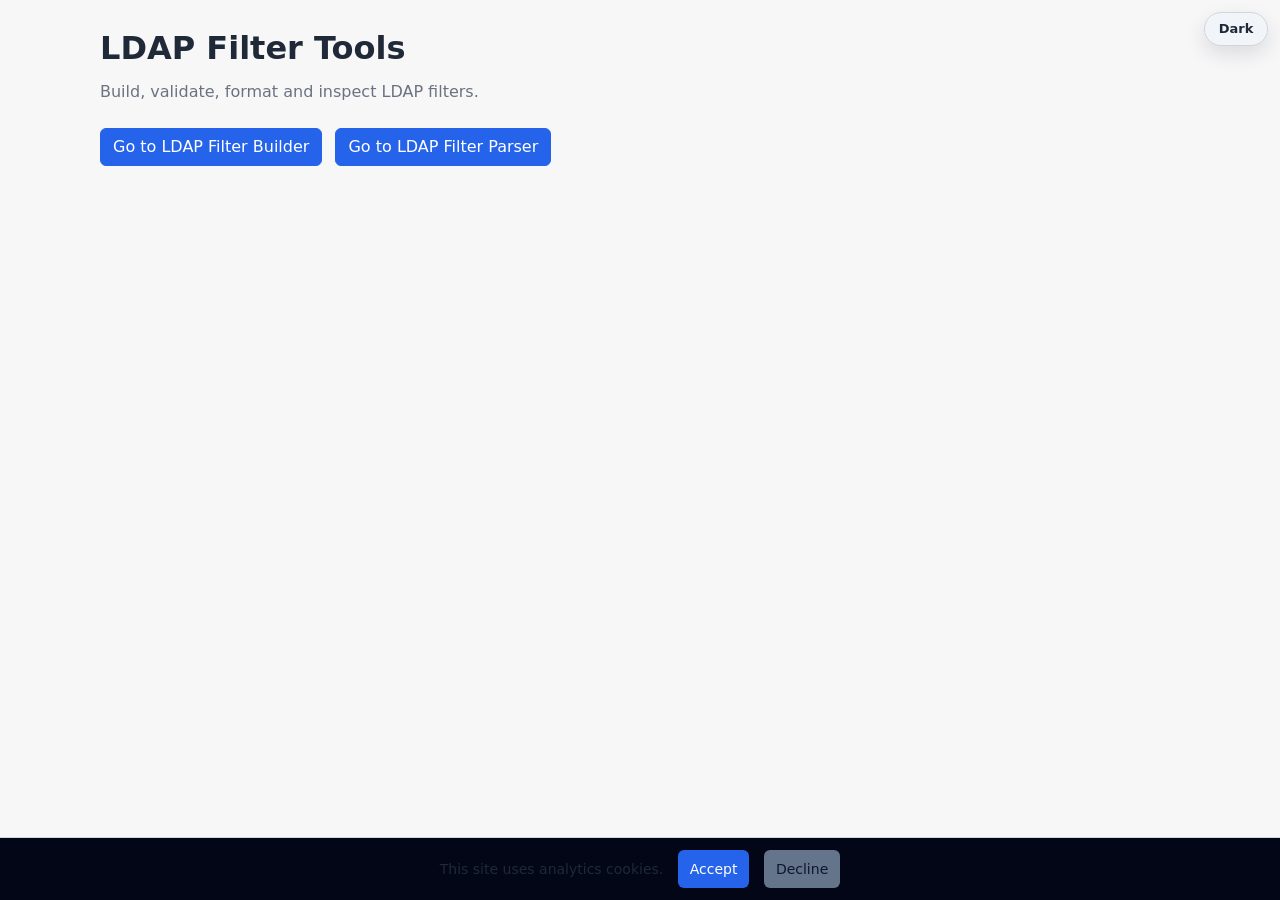
==== index.html @ 034f2191 "Remove bootstrap, add dark theme" ====
﻿<!DOCTYPE html>
<html lang="en">
<head>
    <meta charset="utf-8" />
    <meta name="viewport" content="width=device-width, initial-scale=1" />
    <title>LDAP Filter Parser & Validator Online</title>
    <meta name="description" content="Validate, parse, escape, and format LDAP search filters online. Free browser-based LDAP filter syntax checker.">
    <link rel="icon" href="./favicon.ico" sizes="any">
    <link rel="icon" href="./favicon.png" type="image/png" sizes="32x32">
    <link rel="icon" href="./favicon.png" type="image/png" sizes="16x16">
    <link href="./app.css" rel="stylesheet" />
    <script src="./theme.js" defer></script>
</head>
<body>
    <div class="container">
        <div class="mb-4">
            <h1>LDAP Filter Tools</h1>
            <p class="text-muted">
                Build, validate, format and inspect LDAP filters.
            </p>
        </div>
        <a href="./builder.html" class="btn btn-primary me-2 mb-2">Go to LDAP Filter Builder</a>
        <a href="./parser.html" class="btn btn-primary me-2 mb-2">Go to LDAP Filter Parser</a>
    </div>
    <div id="cookie-banner">
        This site uses analytics cookies.
        <button id="accept-cookies" class="btn btn-primary">Accept</button>
        <button id="decline-cookies" class="btn btn-secondary">Decline</button>
    </div>
    <script src="./ga.js"></script>

    <script src="./app.js"></script>

</body>
</html>
---- app.css ----
* {
    box-sizing: border-box;
}

:root {
    color-scheme: dark;
    --bg: #0f172a;
    --panel: #111827;
    --panel-soft: #172033;
    --text: #e5e7eb;
    --muted: #9ca3af;
    --border: #334155;
    --primary: #60a5fa;
    --primary-hover: #3b82f6;
    --primary-text: #07111f;
    --danger: #f87171;
    --danger-hover: #ef4444;
    --secondary: #94a3b8;
    --secondary-hover: #cbd5e1;
    --control-bg: #0b1220;
    --control-border: #475569;
    --focus-ring: rgba(96, 165, 250, 0.25);
    --shadow: rgba(0, 0, 0, 0.35);
}

:root[data-theme="light"] {
    color-scheme: light;
    --bg: #f7f7f8;
    --panel: #ffffff;
    --panel-soft: #f1f5f9;
    --text: #1f2937;
    --muted: #6b7280;
    --border: #d1d5db;
    --primary: #2563eb;
    --primary-hover: #1d4ed8;
    --primary-text: #ffffff;
    --danger: #dc2626;
    --danger-hover: #b91c1c;
    --secondary: #64748b;
    --secondary-hover: #475569;
    --control-bg: #ffffff;
    --control-border: #cbd5e1;
    --focus-ring: rgba(37, 99, 235, 0.18);
    --shadow: rgba(15, 23, 42, 0.12);
}

body {
    margin: 0;
    padding: 24px;
    background: var(--bg);
    color: var(--text);
    font-family: system-ui, -apple-system, BlinkMacSystemFont, "Segoe UI", sans-serif;
    line-height: 1.5;
}

a {
    color: var(--primary);
}

a:hover {
    color: var(--secondary-hover);
}

h1,
h5,
p {
    margin-top: 0;
}

h1 {
    margin-bottom: 8px;
    font-size: 2rem;
}

h2 {
    margin-top: 32px;
    border-bottom: 1px solid var(--border);
    padding-bottom: 6px;
}

h5 {
    font-size: 1.05rem;
}

pre {
    padding: 12px;
    overflow-x: auto;
    border: 1px solid var(--border);
    border-radius: 8px;
    background: var(--control-bg);
    color: var(--text);
}

code {
    font-family: ui-monospace, SFMono-Regular, Menlo, Consolas, monospace;
}

table {
    width: 100%;
    margin: 16px 0;
    border-collapse: collapse;
}

th,
td {
    padding: 10px;
    border: 1px solid var(--border);
    vertical-align: top;
}

th {
    background: var(--panel-soft);
    text-align: left;
}

.container {
    width: min(100%, 1080px);
    margin: 0 auto;
}

.manual {
    width: min(100%, 980px);
    margin: 0 auto;
    padding-bottom: 32px;
}

.note {
    margin: 16px 0;
    padding: 10px 12px;
    border-left: 4px solid var(--primary);
    border-radius: 0 8px 8px 0;
    background: rgba(96, 165, 250, 0.12);
}

.row {
    display: flex;
    flex-wrap: wrap;
    margin-left: -8px;
    margin-right: -8px;
}

.row > * {
    width: 100%;
    padding-left: 8px;
    padding-right: 8px;
}

.g-3 {
    row-gap: 16px;
}

.col-12 {
    flex: 0 0 100%;
    max-width: 100%;
}

.card {
    background: var(--panel);
    border: 1px solid var(--border);
    border-radius: 8px;
}

.card-header {
    padding: 14px 16px;
    border-bottom: 1px solid var(--border);
    background: var(--panel-soft);
}

.card-body {
    padding: 16px;
}

.card-title {
    margin-bottom: 0;
}

.card-subtitle,
.text-muted {
    color: var(--muted);
}

.shadow-sm {
    box-shadow: 0 12px 30px var(--shadow);
}

.btn {
    display: inline-flex;
    align-items: center;
    justify-content: center;
    min-height: 38px;
    padding: 8px 12px;
    border: 1px solid transparent;
    border-radius: 6px;
    background: transparent;
    color: var(--text);
    font: inherit;
    line-height: 1.2;
    text-decoration: none;
    cursor: pointer;
}

.btn-primary {
    background: var(--primary);
    border-color: var(--primary);
    color: var(--primary-text);
}

.btn-primary:hover {
    background: var(--primary-hover);
    border-color: var(--primary-hover);
    color: #fff;
}

.btn-secondary,
.btn-outline-secondary {
    border-color: var(--secondary);
    color: var(--secondary);
}

.btn-secondary {
    background: var(--secondary);
    color: #0f172a;
}

.btn-secondary:hover,
.btn-outline-secondary:hover {
    background: var(--secondary-hover);
    border-color: var(--secondary-hover);
    color: #0f172a;
}

.btn-outline-danger {
    border-color: var(--danger);
    color: var(--danger);
}

.btn-outline-danger:hover {
    background: var(--danger-hover);
    border-color: var(--danger-hover);
    color: #fff;
}

.form-control {
    display: block;
    width: 100%;
    padding: 10px 12px;
    border: 1px solid var(--control-border);
    border-radius: 6px;
    background: var(--control-bg);
    color: var(--text);
    font: inherit;
}

.form-control:focus {
    border-color: var(--primary);
    box-shadow: 0 0 0 3px var(--focus-ring);
    outline: none;
}

.form-control::placeholder {
    color: var(--muted);
}

.badge {
    display: inline-block;
}

.bg-secondary {
    background: var(--secondary);
    color: #0f172a;
}

.text-danger {
    color: var(--danger);
}

.position-relative {
    position: relative;
}

.d-flex {
    display: flex;
}

.flex-wrap {
    flex-wrap: wrap;
}

.gap-2 {
    gap: 8px;
}

.d-none {
    display: none !important;
}

.mb-0 {
    margin-bottom: 0;
}

.mb-1 {
    margin-bottom: 4px;
}

.mb-2 {
    margin-bottom: 8px;
}

.mb-3 {
    margin-bottom: 16px;
}

.mb-4 {
    margin-bottom: 24px;
}

.mt-3 {
    margin-top: 16px;
}

.mt-4 {
    margin-top: 24px;
}

.me-2 {
    margin-right: 8px;
}

.list {
    margin: 0;
    padding-left: 20px;
}

textarea {
    font-family: ui-monospace, SFMono-Regular, Menlo, Consolas, monospace;
}

.ast-node {
    cursor: pointer;
    user-select: none;
}

.ast-children {
    margin-left: 16px;
    display: none;
}

.ast-node.open > .ast-children {
    display: block;
}

.ast-label {
    font-weight: 600;
}

.status-inline {
    position: absolute;
    top: 4px;
    right: 12px;
    z-index: 2;
    padding: 4px 9px;
    border-radius: 6px;
    font-size: 12px;
    font-family: ui-monospace, SFMono-Regular, Menlo, Consolas, monospace;
    font-weight: 600;
    line-height: 1.2;
    background: transparent;
    color: var(--text);
    box-shadow: 0 2px 8px var(--shadow);
    pointer-events: none;
}

    .status-inline .icon {
        font-weight: 700;
    }

    .status-inline.error .icon {
        color: #f48771; /* VSCode-like red */
    }

    .status-inline.ok .icon {
        color: #89d185;
    }

    .status-inline.warn .icon {
        color: #cca700;
    }

.caret-line {
    margin-top: 8px;
    white-space: pre-wrap;
    word-break: break-word;
    font: 13px/1.55 ui-monospace, SFMono-Regular, Menlo, Consolas, monospace;
    color: var(--text);
}

#cookie-banner {
    position: fixed;
    bottom: 0;
    left: 0;
    right: 0;
    background: #020617;
    color: var(--text);
    border-top: 1px solid var(--border);
    padding: 12px;
    font-size: 14px;
    display: none;
    z-index: 9999;
    text-align: center;
}

    #cookie-banner button {
        margin-left: 10px;
        padding: 6px 12px;
        border: none;
        cursor: pointer;
    }

.syntax-tree {
    font-size: 9px;
}

.theme-toggle {
    position: fixed;
    top: 12px;
    right: 12px;
    z-index: 10000;
    min-width: 64px;
    min-height: 34px;
    padding: 6px 10px;
    border: 1px solid var(--border);
    border-radius: 999px;
    background: var(--panel-soft);
    color: var(--text);
    box-shadow: 0 8px 20px var(--shadow);
    font: 600 13px/1.2 system-ui, -apple-system, BlinkMacSystemFont, "Segoe UI", sans-serif;
    cursor: pointer;
}

.theme-toggle:hover {
    border-color: var(--primary);
    color: var(--primary);
}
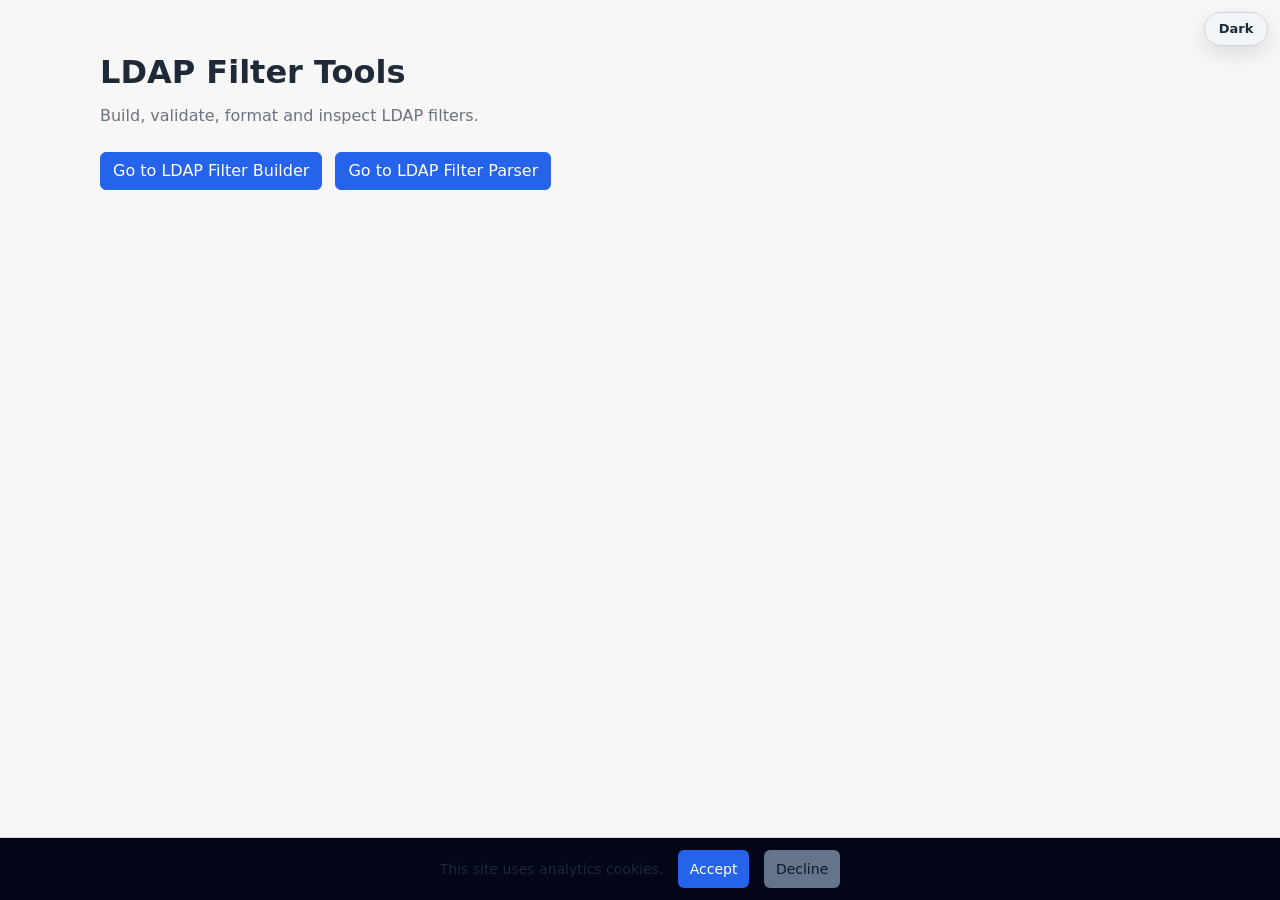
==== commit ffda8c88: "Add MIT license and source file license headers" ====
--- a/index.html
+++ b/index.html
@@ -1,35 +1,56 @@
-﻿<!DOCTYPE html>
-<html lang="en">
-<head>
-    <meta charset="utf-8" />
-    <meta name="viewport" content="width=device-width, initial-scale=1" />
-    <title>LDAP Filter Parser & Validator Online</title>
-    <meta name="description" content="Validate, parse, escape, and format LDAP search filters online. Free browser-based LDAP filter syntax checker.">
-    <link rel="icon" href="./favicon.ico" sizes="any">
-    <link rel="icon" href="./favicon.png" type="image/png" sizes="32x32">
+<!--
+MIT License
+
+Copyright (c) 2026 ldap-toolz contributors
+
+Permission is hereby granted, free of charge, to any person obtaining a copy
+of this software and associated documentation files (the "Software"), to deal
+in the Software without restriction, including without limitation the rights
+to use, copy, modify, merge, publish, distribute, sublicense, and/or sell
+copies of the Software, and to permit persons to whom the Software is
+furnished to do so, subject to the following conditions:
+
+The above copyright notice and this permission notice shall be included in all
+copies or substantial portions of the Software.
+
+THE SOFTWARE IS PROVIDED "AS IS", WITHOUT WARRANTY OF ANY KIND, EXPRESS OR
+IMPLIED, INCLUDING BUT NOT LIMITED TO THE WARRANTIES OF MERCHANTABILITY,
+FITNESS FOR A PARTICULAR PURPOSE AND NONINFRINGEMENT. IN NO EVENT SHALL THE
+AUTHORS OR COPYRIGHT HOLDERS BE LIABLE FOR ANY CLAIM, DAMAGES OR OTHER
+LIABILITY, WHETHER IN AN ACTION OF CONTRACT, TORT OR OTHERWISE, ARISING FROM,
+OUT OF OR IN CONNECTION WITH THE SOFTWARE OR THE USE OR OTHER DEALINGS IN THE
+SOFTWARE.
+-->
+
+﻿<!DOCTYPE html>
+<html lang="en">
+<head>
+    <meta charset="utf-8" />
+    <meta name="viewport" content="width=device-width, initial-scale=1" />
+    <title>LDAP Filter Parser & Validator Online</title>
+    <meta name="description" content="Validate, parse, escape, and format LDAP search filters online. Free browser-based LDAP filter syntax checker.">
+    <link rel="icon" href="./favicon.ico" sizes="any">
+    <link rel="icon" href="./favicon.png" type="image/png" sizes="32x32">
     <link rel="icon" href="./favicon.png" type="image/png" sizes="16x16">
     <link href="./app.css" rel="stylesheet" />
     <script src="./theme.js" defer></script>
 </head>
-<body>
-    <div class="container">
-        <div class="mb-4">
-            <h1>LDAP Filter Tools</h1>
-            <p class="text-muted">
-                Build, validate, format and inspect LDAP filters.
-            </p>
-        </div>
-        <a href="./builder.html" class="btn btn-primary me-2 mb-2">Go to LDAP Filter Builder</a>
-        <a href="./parser.html" class="btn btn-primary me-2 mb-2">Go to LDAP Filter Parser</a>
-    </div>
-    <div id="cookie-banner">
-        This site uses analytics cookies.
-        <button id="accept-cookies" class="btn btn-primary">Accept</button>
-        <button id="decline-cookies" class="btn btn-secondary">Decline</button>
-    </div>
-    <script src="./ga.js"></script>
-
-    <script src="./app.js"></script>
-
-</body>
-</html>
+<body>
+    <div class="container">
+        <div class="mb-4">
+            <h1>LDAP Filter Tools</h1>
+            <p class="text-muted">
+                Build, validate, format and inspect LDAP filters.
+            </p>
+        </div>
+        <a href="./builder.html" class="btn btn-primary me-2 mb-2">Go to LDAP Filter Builder</a>
+        <a href="./parser.html" class="btn btn-primary me-2 mb-2">Go to LDAP Filter Parser</a>
+    </div>
+    <div id="cookie-banner">
+        This site uses analytics cookies.
+        <button id="accept-cookies" class="btn btn-primary">Accept</button>
+        <button id="decline-cookies" class="btn btn-secondary">Decline</button>
+    </div>
+    <script src="./ga.js"></script>
+</body>
+</html>
--- a/app.css
+++ b/app.css
@@ -1,3 +1,27 @@
+/*
+MIT License
+
+Copyright (c) 2026 ldap-toolz contributors
+
+Permission is hereby granted, free of charge, to any person obtaining a copy
+of this software and associated documentation files (the "Software"), to deal
+in the Software without restriction, including without limitation the rights
+to use, copy, modify, merge, publish, distribute, sublicense, and/or sell
+copies of the Software, and to permit persons to whom the Software is
+furnished to do so, subject to the following conditions:
+
+The above copyright notice and this permission notice shall be included in all
+copies or substantial portions of the Software.
+
+THE SOFTWARE IS PROVIDED "AS IS", WITHOUT WARRANTY OF ANY KIND, EXPRESS OR
+IMPLIED, INCLUDING BUT NOT LIMITED TO THE WARRANTIES OF MERCHANTABILITY,
+FITNESS FOR A PARTICULAR PURPOSE AND NONINFRINGEMENT. IN NO EVENT SHALL THE
+AUTHORS OR COPYRIGHT HOLDERS BE LIABLE FOR ANY CLAIM, DAMAGES OR OTHER
+LIABILITY, WHETHER IN AN ACTION OF CONTRACT, TORT OR OTHERWISE, ARISING FROM,
+OUT OF OR IN CONNECTION WITH THE SOFTWARE OR THE USE OR OTHER DEALINGS IN THE
+SOFTWARE.
+*/
+
 * {
     box-sizing: border-box;
 }
@@ -97,7 +121,6 @@
 
 table {
     width: 100%;
-    margin: 16px 0;
     border-collapse: collapse;
 }
 
@@ -248,7 +271,6 @@
     border-radius: 6px;
     background: var(--control-bg);
     color: var(--text);
-    font: inherit;
 }
 
 .form-control:focus {
@@ -333,89 +355,89 @@
 
 textarea {
     font-family: ui-monospace, SFMono-Regular, Menlo, Consolas, monospace;
-}
-
-.ast-node {
-    cursor: pointer;
-    user-select: none;
-}
-
-.ast-children {
-    margin-left: 16px;
-    display: none;
-}
-
-.ast-node.open > .ast-children {
-    display: block;
-}
-
-.ast-label {
-    font-weight: 600;
-}
-
+}
+
+.ast-node {
+    cursor: pointer;
+    user-select: none;
+}
+
+.ast-children {
+    margin-left: 16px;
+    display: none;
+}
+
+.ast-node.open > .ast-children {
+    display: block;
+}
+
+.ast-label {
+    font-weight: 600;
+}
+
 .status-inline {
-    position: absolute;
-    top: 4px;
-    right: 12px;
-    z-index: 2;
-    padding: 4px 9px;
-    border-radius: 6px;
-    font-size: 12px;
-    font-family: ui-monospace, SFMono-Regular, Menlo, Consolas, monospace;
-    font-weight: 600;
-    line-height: 1.2;
-    background: transparent;
+    position: absolute;
+    top: 4px;
+    right: 12px;
+    z-index: 2;
+    padding: 4px 9px;
+    border-radius: 6px;
+    font-size: 12px;
+    font-family: ui-monospace, SFMono-Regular, Menlo, Consolas, monospace;
+    font-weight: 600;
+    line-height: 1.2;
+    background: transparent;
     color: var(--text);
     box-shadow: 0 2px 8px var(--shadow);
     pointer-events: none;
 }
-
-    .status-inline .icon {
-        font-weight: 700;
-    }
-
-    .status-inline.error .icon {
-        color: #f48771; /* VSCode-like red */
-    }
-
-    .status-inline.ok .icon {
-        color: #89d185;
-    }
-
-    .status-inline.warn .icon {
-        color: #cca700;
-    }
-
-.caret-line {
-    margin-top: 8px;
-    white-space: pre-wrap;
-    word-break: break-word;
-    font: 13px/1.55 ui-monospace, SFMono-Regular, Menlo, Consolas, monospace;
-    color: var(--text);
-}
-
+
+    .status-inline .icon {
+        font-weight: 700;
+    }
+
+    .status-inline.error .icon {
+        color: #f48771; /* VSCode-like red */
+    }
+
+    .status-inline.ok .icon {
+        color: #89d185;
+    }
+
+    .status-inline.warn .icon {
+        color: #cca700;
+    }
+
+.caret-line {
+    margin-top: 8px;
+    white-space: pre-wrap;
+    word-break: break-word;
+    font: 13px/1.55 ui-monospace, SFMono-Regular, Menlo, Consolas, monospace;
+    color: var(--text);
+}
+
 #cookie-banner {
-    position: fixed;
-    bottom: 0;
-    left: 0;
-    right: 0;
+    position: fixed;
+    bottom: 0;
+    left: 0;
+    right: 0;
     background: #020617;
     color: var(--text);
     border-top: 1px solid var(--border);
-    padding: 12px;
-    font-size: 14px;
-    display: none;
-    z-index: 9999;
-    text-align: center;
-}
-
-    #cookie-banner button {
-        margin-left: 10px;
-        padding: 6px 12px;
-        border: none;
-        cursor: pointer;
-    }
-
+    padding: 12px;
+    font-size: 14px;
+    display: none;
+    z-index: 9999;
+    text-align: center;
+}
+
+    #cookie-banner button {
+        margin-left: 10px;
+        padding: 6px 12px;
+        border: none;
+        cursor: pointer;
+    }
+
 .syntax-tree {
     font-size: 9px;
 }
@@ -441,3 +463,29 @@
     border-color: var(--primary);
     color: var(--primary);
 }
+
+.builder-layout {
+    display: grid;
+    grid-template-columns: minmax(0, 1fr) 400px;
+    gap: 16px;
+    align-items: start;
+}
+
+.cheat-sheet {
+    border: 1px solid var(--border);
+    border-radius: 8px;
+    background: var(--control-bg);
+    font-size: 0.8rem;
+    max-height: 600px;
+    overflow-y: auto;
+}
+
+button.float {
+    float: right;
+}
+
+@media (max-width: 960px) {
+    .builder-layout {
+        grid-template-columns: 1fr;
+    }
+}
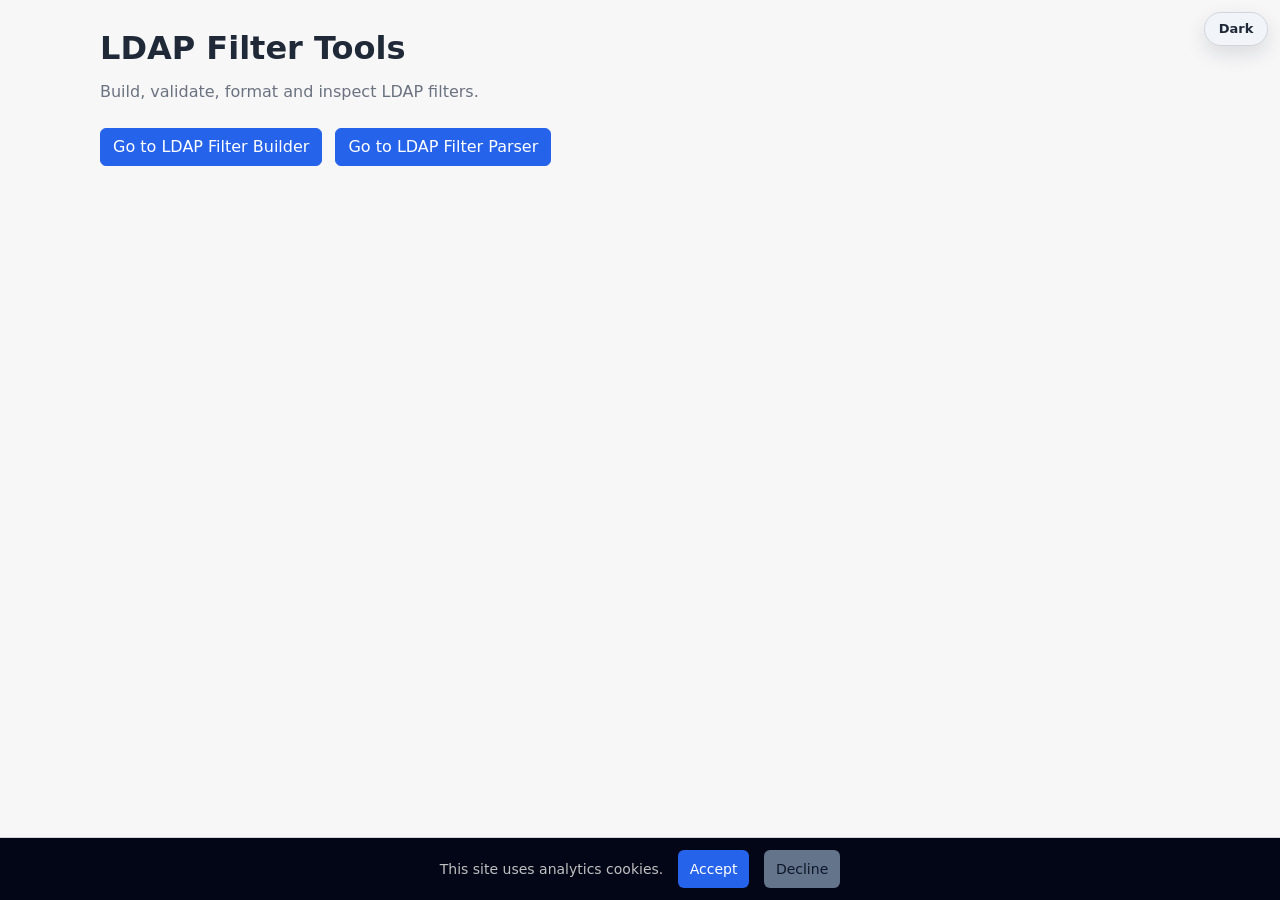
==== commit d704a97c: "Fix html pages" ====
--- a/index.html
+++ b/index.html
@@ -1,3 +1,5 @@
+﻿<!DOCTYPE html>
+<html lang="en">
 <!--
 MIT License
 
@@ -22,18 +24,33 @@
 SOFTWARE.
 -->
 
-﻿<!DOCTYPE html>
-<html lang="en">
 <head>
     <meta charset="utf-8" />
     <meta name="viewport" content="width=device-width, initial-scale=1" />
-    <title>LDAP Filter Parser & Validator Online</title>
-    <meta name="description" content="Validate, parse, escape, and format LDAP search filters online. Free browser-based LDAP filter syntax checker.">
+    <title>LDAP Filter Tools - Builder, Parser, Validator and Formatter</title>
+    <meta name="description" content="Free browser-based LDAP filter tools for building, validating, parsing, formatting, escaping and learning LDAP search filters.">
+    <meta name="robots" content="index, follow">
+    <link rel="canonical" href="https://karel66.github.io/ldap-toolz/">
+    <meta property="og:type" content="website">
+    <meta property="og:title" content="LDAP Filter Tools">
+    <meta property="og:description" content="Build, validate, parse, format and inspect LDAP search filters in your browser.">
+    <meta property="og:url" content="https://karel66.github.io/ldap-toolz/">
+    <meta property="og:image" content="https://karel66.github.io/ldap-toolz/favicon.png">
+    <meta name="twitter:card" content="summary">
     <link rel="icon" href="./favicon.ico" sizes="any">
     <link rel="icon" href="./favicon.png" type="image/png" sizes="32x32">
     <link rel="icon" href="./favicon.png" type="image/png" sizes="16x16">
     <link href="./app.css" rel="stylesheet" />
     <script src="./theme.js" defer></script>
+    <script type="application/ld+json">
+    {
+        "@context": "https://schema.org",
+        "@type": "WebSite",
+        "name": "LDAP Filter Tools",
+        "url": "https://karel66.github.io/ldap-toolz/",
+        "description": "Browser-based tools for building, validating, parsing and formatting LDAP search filters."
+    }
+    </script>
 </head>
 <body>
     <div class="container">
--- a/app.css
+++ b/app.css
@@ -122,11 +122,12 @@
 table {
     width: 100%;
     border-collapse: collapse;
+    font-size: 0.8rem;
 }
 
 th,
 td {
-    padding: 10px;
+    padding: 6px 16px 6px 16px;
     border: 1px solid var(--border);
     vertical-align: top;
 }
@@ -153,6 +154,36 @@
     border-left: 4px solid var(--primary);
     border-radius: 0 8px 8px 0;
     background: rgba(96, 165, 250, 0.12);
+}
+
+.toc {
+    margin: 24px 0;
+    padding: 16px;
+    border: 1px solid var(--border);
+    border-radius: 8px;
+    background: var(--panel);
+    box-shadow: 0 8px 20px var(--shadow);
+}
+
+.toc h2 {
+    margin-top: 0;
+}
+
+.toc ol {
+    columns: 2;
+    margin: 0;
+    padding-left: 20px;
+}
+
+.toc li {
+    break-inside: avoid;
+    margin-bottom: 6px;
+}
+
+@media (max-width: 700px) {
+    .toc ol {
+        columns: 1;
+    }
 }
 
 .row {
@@ -261,6 +292,68 @@
     background: var(--danger-hover);
     border-color: var(--danger-hover);
     color: #fff;
+}
+
+.switch-control {
+    display: inline-flex;
+    align-items: center;
+    gap: 8px;
+    min-height: 38px;
+    color: var(--text);
+    font: inherit;
+    cursor: pointer;
+    user-select: none;
+}
+
+.switch-control input {
+    position: absolute;
+    opacity: 0;
+    pointer-events: none;
+}
+
+.switch-track {
+    position: relative;
+    width: 44px;
+    height: 24px;
+    flex: 0 0 auto;
+    border: 1px solid var(--control-border);
+    border-radius: 999px;
+    background: var(--control-bg);
+    transition: background 120ms ease, border-color 120ms ease;
+}
+
+.switch-track::after {
+    content: "";
+    position: absolute;
+    top: 3px;
+    left: 3px;
+    width: 16px;
+    height: 16px;
+    border-radius: 50%;
+    background: var(--secondary);
+    transition: transform 120ms ease, background 120ms ease;
+}
+
+.switch-control input:checked + .switch-track {
+    border-color: var(--primary);
+    background: rgba(96, 165, 250, 0.22);
+}
+
+.switch-control input:checked + .switch-track::after {
+    transform: translateX(20px);
+    background: var(--primary);
+}
+
+.switch-control input:focus-visible + .switch-track {
+    box-shadow: 0 0 0 3px var(--focus-ring);
+}
+
+.output-actions {
+    align-items: center;
+}
+
+.output-actions .switch-control {
+    margin-left: auto;
 }
 
 .form-control {
@@ -422,7 +515,7 @@
     left: 0;
     right: 0;
     background: #020617;
-    color: var(--text);
+    color: silver;
     border-top: 1px solid var(--border);
     padding: 12px;
     font-size: 14px;
@@ -466,26 +559,44 @@
 
 .builder-layout {
     display: grid;
-    grid-template-columns: minmax(0, 1fr) 400px;
+    grid-template-columns: minmax(0, 1fr) minmax(360px, 440px);
     gap: 16px;
-    align-items: start;
-}
-
+    align-items: stretch;
+}
+
+.builder-left {
+    display: flex;
+    flex-direction: column;
+    gap: 16px;
+    min-width: 0;
+}
+
+.builder-left > .card,
 .cheat-sheet {
-    border: 1px solid var(--border);
-    border-radius: 8px;
-    background: var(--control-bg);
-    font-size: 0.8rem;
-    max-height: 600px;
+    min-width: 0;
+}
+
+.cheat-sheet {
+    display: flex;
+    flex-direction: column;
+}
+
+.cheat-sheet .card-body {
+    flex: 1;
     overflow-y: auto;
 }
 
-button.float {
-    float: right;
+.cheat-sheet table {
+    margin: 0;
 }
 
 @media (max-width: 960px) {
     .builder-layout {
         grid-template-columns: 1fr;
     }
-}
+
+    .cheat-sheet .card-body {
+        max-height: none;
+        overflow: visible;
+    }
+}
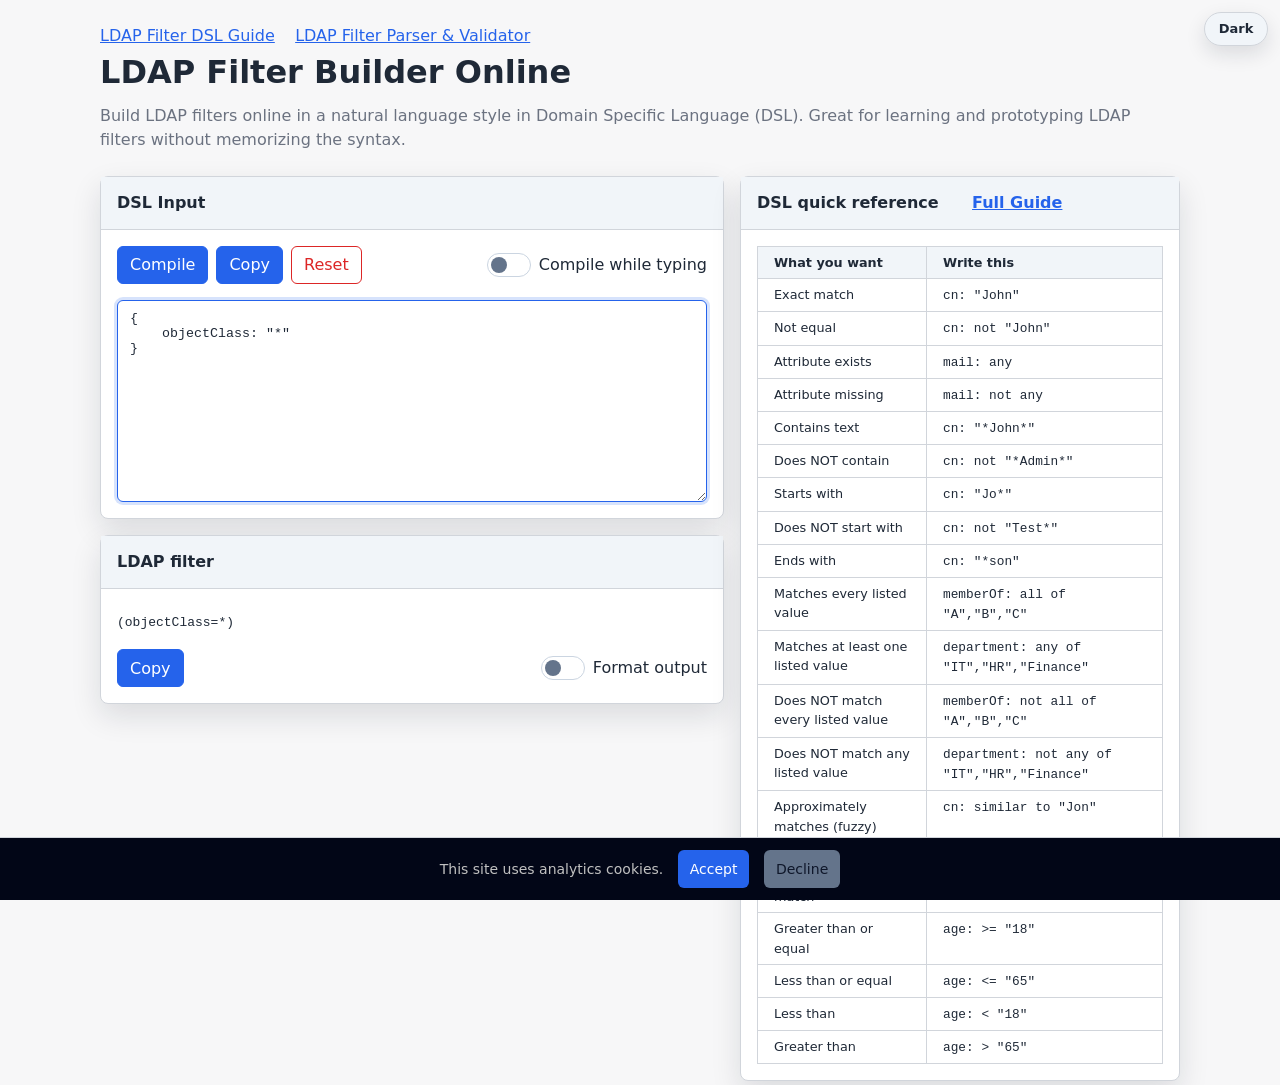
==== commit b81ccd11: "Redirect index to builder" ====
--- a/index.html
+++ b/index.html
@@ -1,29 +1,5 @@
-﻿<!DOCTYPE html>
+<!DOCTYPE html>
 <html lang="en">
-<!--
-MIT License
-
-Copyright (c) 2026 ldap-toolz contributors
-
-Permission is hereby granted, free of charge, to any person obtaining a copy
-of this software and associated documentation files (the "Software"), to deal
-in the Software without restriction, including without limitation the rights
-to use, copy, modify, merge, publish, distribute, sublicense, and/or sell
-copies of the Software, and to permit persons to whom the Software is
-furnished to do so, subject to the following conditions:
-
-The above copyright notice and this permission notice shall be included in all
-copies or substantial portions of the Software.
-
-THE SOFTWARE IS PROVIDED "AS IS", WITHOUT WARRANTY OF ANY KIND, EXPRESS OR
-IMPLIED, INCLUDING BUT NOT LIMITED TO THE WARRANTIES OF MERCHANTABILITY,
-FITNESS FOR A PARTICULAR PURPOSE AND NONINFRINGEMENT. IN NO EVENT SHALL THE
-AUTHORS OR COPYRIGHT HOLDERS BE LIABLE FOR ANY CLAIM, DAMAGES OR OTHER
-LIABILITY, WHETHER IN AN ACTION OF CONTRACT, TORT OR OTHERWISE, ARISING FROM,
-OUT OF OR IN CONNECTION WITH THE SOFTWARE OR THE USE OR OTHER DEALINGS IN THE
-SOFTWARE.
--->
-
 <head>
     <meta charset="utf-8" />
     <meta name="viewport" content="width=device-width, initial-scale=1" />
@@ -68,6 +44,6 @@
         <button id="accept-cookies" class="btn btn-primary">Accept</button>
         <button id="decline-cookies" class="btn btn-secondary">Decline</button>
     </div>
-    <script src="./ga.js"></script>
+    <script>location.href = "builder.html"</script>
 </body>
 </html>
